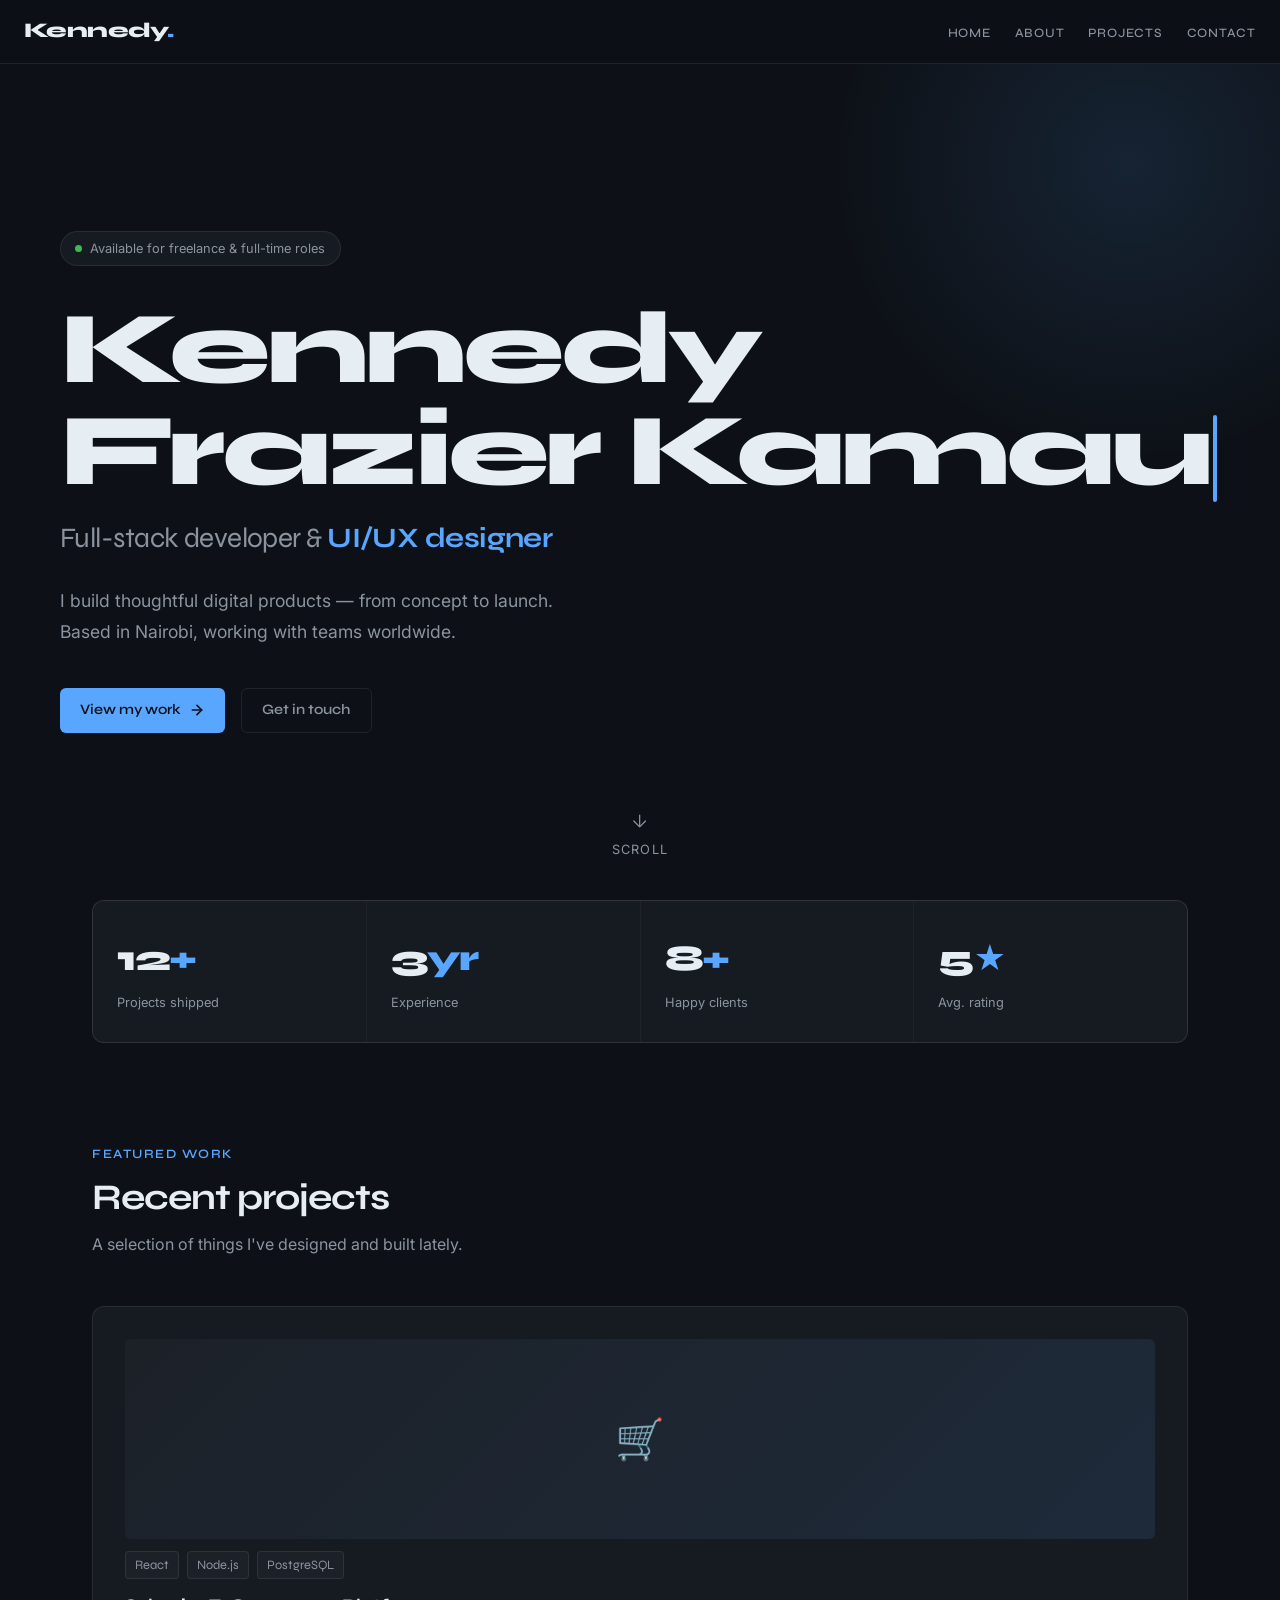
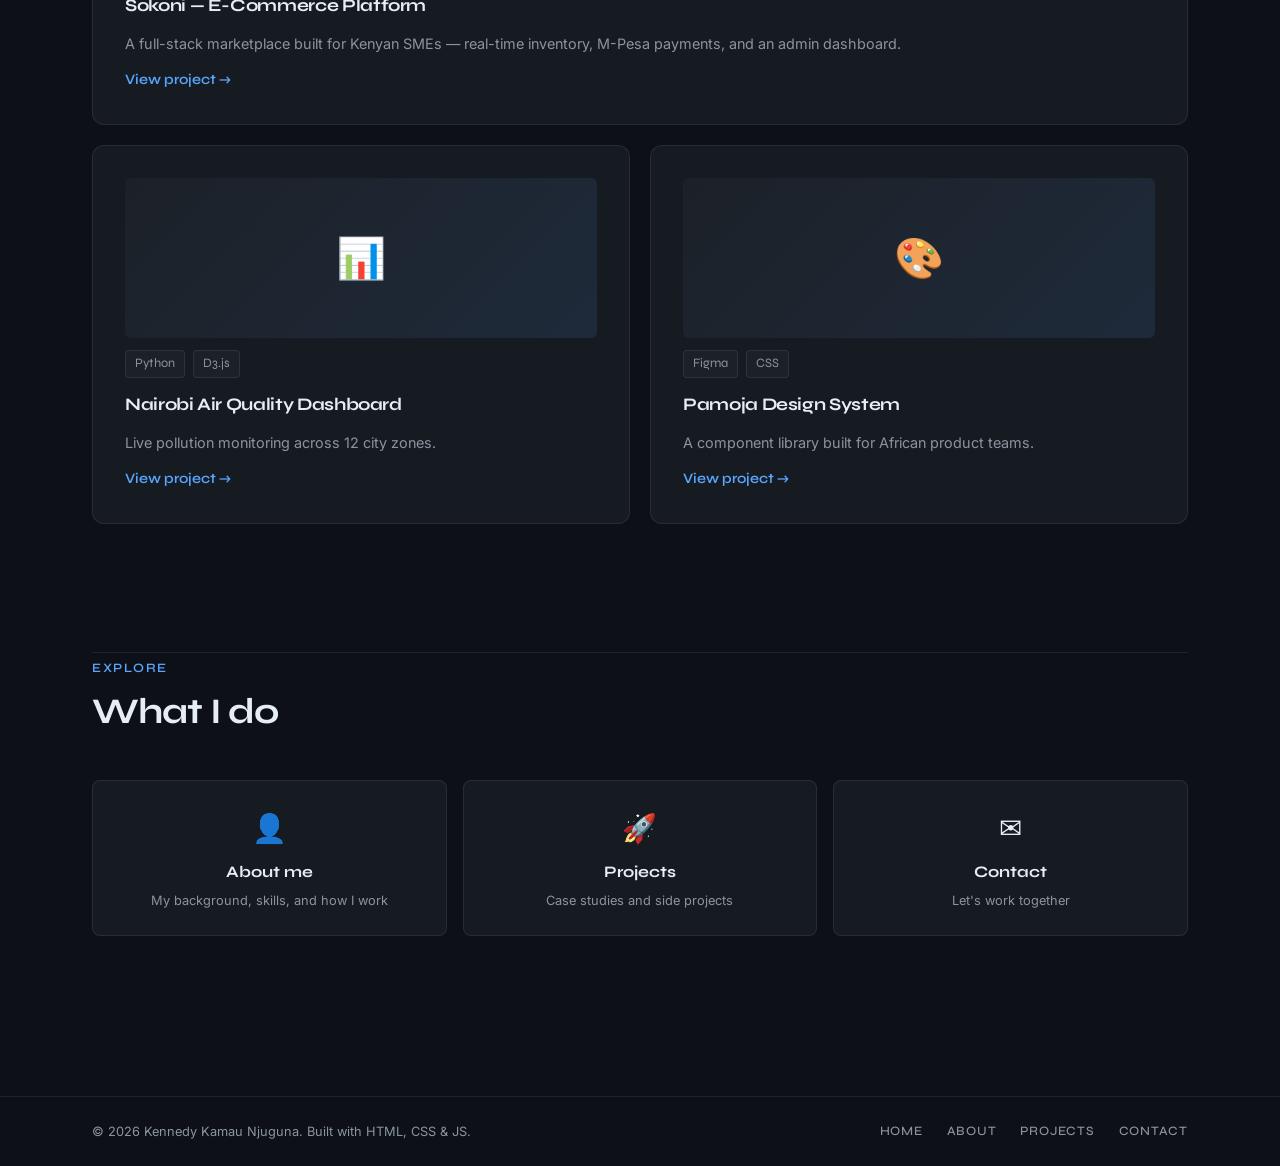
==== index.html @ 3e6a20dd "fix: rename index_home.html to index.html for GitHub pages routing" ====
<!DOCTYPE html>
<html lang="en">
<head>
  <meta charset="UTF-8" />
  <meta name="viewport" content="width=device-width, initial-scale=1.0" />
  <title>Kennedy Frazier Kamau — Developer &amp; Designer</title>
  <link rel="stylesheet" href="styles.css" />
</head>
<body>

  <!-- Navigation -->
  <nav class="nav" aria-label="Main navigation">
    <a href="index.html" class="nav-logo">Kennedy<span>.</span></a>
    <ul class="nav-links" id="nav-links" role="list">
      <li><a href="index.html">Home</a></li>
      <li><a href="index_about.html">About</a></li>
      <li><a href="index_projects.html">Projects</a></li>
      <li><a href="index_contact.html">Contact</a></li>
    </ul>
    <button class="nav-burger" aria-label="Toggle menu" aria-expanded="false" aria-controls="nav-links">
      <span></span><span></span><span></span>
    </button>
  </nav>

  <div class="page">

    <!-- Hero -->
    <section class="hero">
      <div class="container hero-inner">
        <div class="hero-status">
          <span class="dot"></span>
          Available for freelance &amp; full-time roles
        </div>
        <h1 class="hero-name">Kennedy Frazier Kamau<span class="cursor"></span></h1>
        <p class="hero-tagline">Full-stack developer &amp; <strong>UI/UX designer</strong></p>
        <p class="hero-intro">
          I build thoughtful digital products — from concept to launch.
          Based in Nairobi, working with teams worldwide.
        </p>
        <div class="hero-cta">
          <a href="index_projects.html" class="btn btn-primary">
            View my work
            <svg width="16" height="16" viewBox="0 0 24 24" fill="none" stroke="currentColor" stroke-width="2.5" stroke-linecap="round" stroke-linejoin="round" aria-hidden="true"><path d="M5 12h14"/><path d="m12 5 7 7-7 7"/></svg>
          </a>
          <a href="index_contact.html" class="btn btn-outline">Get in touch</a>
        </div>
      </div>
      <div class="hero-scroll" aria-hidden="true">
        <svg viewBox="0 0 24 24" fill="none" stroke-width="1.5" stroke-linecap="round" stroke-linejoin="round">
          <path d="M12 5v14M5 12l7 7 7-7"/>
        </svg>
        Scroll
      </div>
    </section>

    <div class="container">

      <!-- Stats -->
      <div class="stats" role="list">
        <div class="stat reveal" role="listitem">
          <div class="stat-num">12<span>+</span></div>
          <div class="stat-label">Projects shipped</div>
        </div>
        <div class="stat reveal" role="listitem">
          <div class="stat-num">3<span>yr</span></div>
          <div class="stat-label">Experience</div>
        </div>
        <div class="stat reveal" role="listitem">
          <div class="stat-num">8<span>+</span></div>
          <div class="stat-label">Happy clients</div>
        </div>
        <div class="stat reveal" role="listitem">
          <div class="stat-num">5<span>★</span></div>
          <div class="stat-label">Avg. rating</div>
        </div>
      </div>

      <!-- Featured Work -->
      <section class="section" style="padding-top:0" aria-labelledby="work-heading">
        <p class="eyebrow">Featured work</p>
        <h2 class="section-title" id="work-heading">Recent projects</h2>
        <p class="section-sub">A selection of things I've designed and built lately.</p>

        <div class="featured-grid">
          <a class="featured-card wide reveal" href="index_projects.html" aria-label="Sokoni E-Commerce Platform project">
            <div class="fc-img-placeholder" aria-hidden="true">🛒</div>
            <div class="fc-tags">
              <span class="tag">React</span>
              <span class="tag">Node.js</span>
              <span class="tag">PostgreSQL</span>
            </div>
            <div class="fc-title">Sokoni — E-Commerce Platform</div>
            <div class="fc-desc">A full-stack marketplace built for Kenyan SMEs — real-time inventory, M-Pesa payments, and an admin dashboard.</div>
            <div class="fc-arrow">View project →</div>
          </a>
          <a class="featured-card reveal" href="index_projects.html" aria-label="Nairobi Air Quality Dashboard project">
            <div class="fc-img-placeholder" aria-hidden="true">📊</div>
            <div class="fc-tags">
              <span class="tag">Python</span>
              <span class="tag">D3.js</span>
            </div>
            <div class="fc-title">Nairobi Air Quality Dashboard</div>
            <div class="fc-desc">Live pollution monitoring across 12 city zones.</div>
            <div class="fc-arrow">View project →</div>
          </a>
          <a class="featured-card reveal" href="index_projects.html" aria-label="Pamoja Design System project">
            <div class="fc-img-placeholder" aria-hidden="true">🎨</div>
            <div class="fc-tags">
              <span class="tag">Figma</span>
              <span class="tag">CSS</span>
            </div>
            <div class="fc-title">Pamoja Design System</div>
            <div class="fc-desc">A component library built for African product teams.</div>
            <div class="fc-arrow">View project →</div>
          </a>
        </div>
      </section>

      <hr class="divider" />

      <!-- Quick Links -->
      <section class="section" style="padding-top:0; padding-bottom:6rem" aria-labelledby="explore-heading">
        <p class="eyebrow">Explore</p>
        <h2 class="section-title" id="explore-heading">What I do</h2>
        <div class="quick-links">
          <a href="index_about.html" class="ql-card reveal">
            <div class="ql-icon" aria-hidden="true">👤</div>
            <div class="ql-title">About me</div>
            <div class="ql-desc">My background, skills, and how I work</div>
          </a>
          <a href="index_projects.html" class="ql-card reveal">
            <div class="ql-icon" aria-hidden="true">🚀</div>
            <div class="ql-title">Projects</div>
            <div class="ql-desc">Case studies and side projects</div>
          </a>
          <a href="index_contact.html" class="ql-card reveal">
            <div class="ql-icon" aria-hidden="true">✉️</div>
            <div class="ql-title">Contact</div>
            <div class="ql-desc">Let's work together</div>
          </a>
        </div>
      </section>
    </div>

    <footer>
      <div class="container">
        <div class="footer">
          <p class="footer-copy">© 2026 Kennedy Kamau Njuguna. Built with HTML, CSS &amp; JS.</p>
          <nav class="footer-links" aria-label="Footer navigation">
            <a href="index.html">Home</a>
            <a href="index_about.html">About</a>
            <a href="index_projects.html">Projects</a>
            <a href="index_contact.html">Contact</a>
          </nav>
        </div>
      </div>
    </footer>
  </div>

  <script src="nav.js"></script>
</body>
</html>
---- styles.css ----
/* ================================================================
   KENNEDY FRAZIER KAMAU — styles.css
   One stylesheet · Mobile-first · Flexbox nav · CSS Grid · CSS3
   ================================================================ */

/* ── GOOGLE FONTS ─────────────────────────────────────────────── */
@import url('https://fonts.googleapis.com/css2?family=Syne:wght@400;500;600;700;800&family=Inter:wght@300;400;500;600&display=swap');

/* ── DESIGN TOKENS ────────────────────────────────────────────── */
:root {
  /* Colours */
  --bg:           #0d1117;
  --bg-2:         #161b22;
  --bg-3:         #1c2128;
  --border:       rgba(255,255,255,0.08);
  --text:         #e6edf3;
  --text-2:       #8b949e;
  --text-3:       #c9d1d9;
  --accent:       #58a6ff;
  --accent-glow:  rgba(88,166,255,0.12);
  --success:      #3fb950;
  --danger:       #f85149;

  /* Typography */
  --display: 'Syne', system-ui, sans-serif;
  --body:    'Inter', system-ui, sans-serif;

  /* Fluid type scale */
  --text-xs:  clamp(0.72rem,  1.4vw, 0.8rem);
  --text-sm:  clamp(0.82rem,  1.6vw, 0.9rem);
  --text-base:clamp(0.9rem,   1.8vw, 1rem);
  --text-lg:  clamp(1rem,     2vw,   1.1rem);
  --text-xl:  clamp(1.1rem,   2.5vw, 1.3rem);
  --text-2xl: clamp(1.3rem,   3vw,   1.75rem);
  --text-3xl: clamp(1.6rem,   4vw,   2.25rem);
  --text-4xl: clamp(2rem,     5vw,   3rem);
  --text-hero:clamp(3rem,     8vw,   6.5rem);

  /* Spacing */
  --space-1: 0.25rem;
  --space-2: 0.5rem;
  --space-3: 0.75rem;
  --space-4: 1rem;
  --space-5: 1.25rem;
  --space-6: 1.5rem;
  --space-8: 2rem;
  --space-10: 2.5rem;
  --space-12: 3rem;
  --space-16: 4rem;
  --space-24: 6rem;

  /* Layout */
  --max-w:   1160px;
  --nav-h:   64px;
  --radius:  8px;
  --radius-lg: 12px;

  /* Motion */
  --ease:    cubic-bezier(0.22, 1, 0.36, 1);
  --dur:     0.25s;
}

/* ── RESET ────────────────────────────────────────────────────── */
*, *::before, *::after { box-sizing: border-box; margin: 0; padding: 0; }
html { scroll-behavior: smooth; -webkit-text-size-adjust: 100%; }
body {
  font-family: var(--body);
  font-size: var(--text-base);
  background: var(--bg);
  color: var(--text);
  line-height: 1.65;
  overflow-x: hidden;
  -webkit-font-smoothing: antialiased;
}
img, svg { display: block; max-width: 100%; }
a { color: inherit; text-decoration: none; }
ul { list-style: none; }
button { cursor: pointer; background: none; border: none; font: inherit; color: inherit; }
:focus-visible { outline: 2px solid var(--accent); outline-offset: 3px; }

@media (prefers-reduced-motion: reduce) {
  *, *::before, *::after { animation-duration: 0.01ms !important; transition-duration: 0.01ms !important; }
}

/* ── LAYOUT UTILITIES ─────────────────────────────────────────── */
.container {
  max-width: var(--max-w);
  margin: 0 auto;
  padding: 0 var(--space-6);
}
@media (min-width: 768px) { .container { padding: 0 var(--space-8); } }

.page { padding-top: var(--nav-h); }

.section { padding: var(--space-16) 0; }

.divider {
  border: none;
  border-top: 1px solid var(--border);
  margin: var(--space-16) 0 0;
}

/* ── TYPOGRAPHY ───────────────────────────────────────────────── */
.eyebrow {
  display: inline-block;
  font-family: var(--display);
  font-size: var(--text-xs);
  font-weight: 600;
  letter-spacing: 0.12em;
  text-transform: uppercase;
  color: var(--accent);
  margin-bottom: var(--space-3);
}
.section-title {
  font-family: var(--display);
  font-size: var(--text-3xl);
  font-weight: 700;
  letter-spacing: -0.03em;
  line-height: 1.15;
  margin-bottom: var(--space-3);
}
.section-sub {
  font-size: var(--text-base);
  color: var(--text-2);
  max-width: 52ch;
  line-height: 1.75;
}

/* ── BUTTONS ──────────────────────────────────────────────────── */
.btn {
  display: inline-flex;
  align-items: center;
  gap: var(--space-2);
  padding: 0.65em 1.4em;
  font-family: var(--display);
  font-size: var(--text-sm);
  font-weight: 600;
  border-radius: 6px;
  transition: background var(--dur) var(--ease),
              color var(--dur) var(--ease),
              border-color var(--dur) var(--ease),
              transform var(--dur) var(--ease),
              box-shadow var(--dur) var(--ease);
  white-space: nowrap;
}
.btn:active { transform: translateY(1px); }

.btn-primary, .btn--primary {
  background: var(--accent);
  color: #0d1117;
}
.btn-primary:hover, .btn--primary:hover {
  background: #79baff;
  box-shadow: 0 0 20px var(--accent-glow);
}

.btn-outline, .btn--ghost {
  border: 1px solid var(--border);
  color: var(--text-2);
  background: transparent;
}
.btn-outline:hover, .btn--ghost:hover {
  border-color: var(--accent);
  color: var(--accent);
}

.btn--sm { padding: 0.45em 1em; font-size: var(--text-xs); }

/* Tag chips */
.tag {
  display: inline-flex;
  align-items: center;
  padding: 0.2em 0.7em;
  background: var(--bg-3);
  border: 1px solid var(--border);
  border-radius: 4px;
  font-size: var(--text-xs);
  font-family: var(--display);
  color: var(--text-2);
}

/* ================================================================
   NAVIGATION — Flexbox, shared across all pages
   ================================================================ */
.nav {
  position: fixed;
  top: 0; left: 0; right: 0;
  z-index: 200;
  height: var(--nav-h);

  /* Flexbox: logo | spacer | links | burger */
  display: flex;
  align-items: center;
  justify-content: space-between;
  padding: 0 var(--space-6);

  background: rgba(13, 17, 23, 0.88);
  backdrop-filter: blur(14px);
  -webkit-backdrop-filter: blur(14px);
  border-bottom: 1px solid var(--border);
}

/* Logo */
.nav-logo, .nav__logo {
  font-family: var(--display);
  font-size: var(--text-xl);
  font-weight: 800;
  color: var(--text);
  letter-spacing: -0.03em;
  z-index: 201;
  flex-shrink: 0;
}
.nav-logo span, .nav__logo span { color: var(--accent); }

/* Desktop link list — hidden until ≥768px */
.nav-links, .nav__links {
  display: none;
  flex-direction: row;
  align-items: center;
  gap: var(--space-6);
}

@media (min-width: 768px) {
  .nav-links, .nav__links {
    display: flex;
    position: static;
    background: none;
    padding: 0;
    border: none;
  }
}

.nav-links li, .nav__links li { list-style: none; }

.nav-links a, .nav__link {
  font-family: var(--display);
  font-size: var(--text-xs);
  font-weight: 500;
  letter-spacing: 0.06em;
  text-transform: uppercase;
  color: var(--text-2);
  padding: 0.25em 0;
  border-bottom: 2px solid transparent;
  transition: color var(--dur), border-color var(--dur);
}
.nav-links a:hover,
.nav__link:hover,
.nav__link--active {
  color: var(--text);
  border-color: var(--accent);
}

/* Hamburger button */
.nav-burger, .nav__toggle {
  display: flex;
  flex-direction: column;
  justify-content: center;
  gap: 5px;
  padding: 4px;
  width: 36px;
  height: 36px;
  z-index: 201;
  font-size: 1.5rem;
  color: var(--text);
}
.nav-burger span {
  display: block;
  width: 22px;
  height: 1.5px;
  background: var(--text);
  border-radius: 2px;
  transition: transform var(--dur) var(--ease), opacity var(--dur);
}

/* Open state */
.nav-burger[aria-expanded="true"] span:nth-child(1) { transform: translateY(6.5px) rotate(45deg); }
.nav-burger[aria-expanded="true"] span:nth-child(2) { opacity: 0; }
.nav-burger[aria-expanded="true"] span:nth-child(3) { transform: translateY(-6.5px) rotate(-45deg); }

@media (min-width: 768px) {
  .nav-burger, .nav__toggle { display: none; }
}

/* Mobile overlay */
.nav-links.open {
  display: flex;
  flex-direction: column;
  position: fixed;
  inset: 0;
  background: var(--bg);
  align-items: center;
  justify-content: center;
  gap: var(--space-10);
  z-index: 200;
}
.nav-links.open a {
  font-size: var(--text-2xl);
  text-transform: none;
  letter-spacing: -0.02em;
  font-weight: 700;
  border: none;
}

/* ================================================================
   PAGE HERO (inner pages: About, Projects, Contact)
   ================================================================ */
.page-hero {
  padding: var(--space-16) 0 var(--space-12);
  border-bottom: 1px solid var(--border);
  margin-bottom: var(--space-16);
}
.page-hero h1 {
  font-family: var(--display);
  font-size: var(--text-4xl);
  font-weight: 800;
  letter-spacing: -0.04em;
  line-height: 1.1;
  margin: var(--space-3) 0 var(--space-4);
}
.page-hero p {
  font-size: var(--text-lg);
  color: var(--text-2);
  max-width: 50ch;
  line-height: 1.75;
}

/* ================================================================
   FOOTER — shared
   ================================================================ */
footer { border-top: 1px solid var(--border); margin-top: var(--space-16); }
.footer {
  display: flex;
  flex-wrap: wrap;
  align-items: center;
  justify-content: space-between;
  gap: var(--space-4);
  padding: var(--space-6) 0;
}
.footer-copy { font-size: var(--text-xs); color: var(--text-2); }
.footer-links {
  display: flex;
  gap: var(--space-6);
}
.footer-links a {
  font-size: var(--text-xs);
  font-family: var(--display);
  font-weight: 500;
  letter-spacing: 0.06em;
  text-transform: uppercase;
  color: var(--text-2);
  transition: color var(--dur);
}
.footer-links a:hover { color: var(--text); }

/* ================================================================
   HOME — Hero
   ================================================================ */
.hero {
  min-height: calc(100svh - var(--nav-h));
  display: flex;
  align-items: center;
  position: relative;
  overflow: hidden;
}
.hero::before {
  content: '';
  position: absolute;
  top: -200px; right: -150px;
  width: 600px; height: 600px;
  background: radial-gradient(circle, var(--accent-glow) 0%, transparent 70%);
  pointer-events: none;
}
.hero-inner {
  position: relative;
  z-index: 1;
  padding: var(--space-24) 0;
}
.hero-status {
  display: inline-flex;
  align-items: center;
  gap: var(--space-2);
  padding: 0.35rem 0.9rem;
  background: var(--bg-2);
  border: 1px solid var(--border);
  border-radius: 100px;
  font-size: var(--text-xs);
  color: var(--text-2);
  margin-bottom: var(--space-8);
}
.hero-status .dot {
  width: 7px; height: 7px;
  background: var(--success);
  border-radius: 50%;
  animation: pulse 2.5s ease-in-out infinite;
}
@keyframes pulse { 0%,100%{opacity:1} 50%{opacity:0.4} }

.hero-name {
  font-family: var(--display);
  font-size: var(--text-hero);
  font-weight: 800;
  letter-spacing: -0.04em;
  line-height: 1;
  margin-bottom: var(--space-3);
}
.hero-name .cursor {
  display: inline-block;
  width: 4px; height: 0.85em;
  background: var(--accent);
  margin-left: 4px;
  vertical-align: middle;
  border-radius: 2px;
  animation: blink 1.1s step-end infinite;
}
@keyframes blink { 0%,100%{opacity:1} 50%{opacity:0} }

.hero-tagline {
  font-family: var(--display);
  font-size: var(--text-2xl);
  font-weight: 300;
  color: var(--text-2);
  letter-spacing: -0.02em;
  margin-bottom: var(--space-6);
}
.hero-tagline strong { color: var(--accent); font-weight: 700; }

.hero-intro {
  font-size: var(--text-lg);
  color: var(--text-2);
  max-width: 48ch;
  line-height: 1.8;
  margin-bottom: var(--space-10);
}
.hero-cta {
  display: flex;
  gap: var(--space-4);
  flex-wrap: wrap;
}
.hero-scroll {
  position: absolute;
  bottom: var(--space-10);
  left: 50%;
  transform: translateX(-50%);
  display: flex;
  flex-direction: column;
  align-items: center;
  gap: var(--space-2);
  color: var(--text-2);
  font-size: var(--text-xs);
  letter-spacing: 0.1em;
  text-transform: uppercase;
  animation: float 2s ease-in-out infinite;
}
.hero-scroll svg { width: 20px; height: 20px; stroke: var(--text-2); }
@keyframes float { 0%,100%{transform:translateX(-50%) translateY(0)} 50%{transform:translateX(-50%) translateY(6px)} }

/* ── HOME Stats ────────────────────────────────────────────────── */
.stats {
  display: grid;
  grid-template-columns: repeat(2, 1fr);
  gap: 1px;
  background: var(--border);
  border: 1px solid var(--border);
  border-radius: var(--radius-lg);
  overflow: hidden;
  margin-bottom: var(--space-24);
}
@media (min-width: 600px) { .stats { grid-template-columns: repeat(4, 1fr); } }

.stat { background: var(--bg-2); padding: 1.75rem 1.5rem; }
.stat-num {
  font-family: var(--display);
  font-size: var(--text-3xl);
  font-weight: 800;
  letter-spacing: -0.04em;
}
.stat-num span { color: var(--accent); }
.stat-label { font-size: var(--text-xs); color: var(--text-2); margin-top: var(--space-1); }

/* ── HOME Featured grid (CSS Grid) ────────────────────────────── */
.featured-grid {
  display: grid;
  grid-template-columns: 1fr;
  gap: var(--space-5);
  margin-top: var(--space-12);
}
@media (min-width: 640px) {
  .featured-grid { grid-template-columns: 1fr 1fr; }
  .featured-card.wide { grid-column: 1 / -1; }
}

.featured-card {
  background: var(--bg-2);
  border: 1px solid var(--border);
  border-radius: var(--radius-lg);
  padding: var(--space-8);
  transition: border-color var(--dur), transform var(--dur) var(--ease);
  display: flex;
  flex-direction: column;
  gap: var(--space-3);
  color: var(--text);
}
.featured-card:hover {
  border-color: var(--accent);
  transform: translateY(-3px);
}
.fc-img-placeholder {
  width: 100%; height: 160px;
  border-radius: 6px;
  background: linear-gradient(135deg, var(--bg-3) 0%, #1e2a3a 100%);
  display: flex; align-items: center; justify-content: center;
  font-size: 2.5rem;
}
.featured-card.wide .fc-img-placeholder { height: 200px; }
.fc-tags { display: flex; gap: var(--space-2); flex-wrap: wrap; }
.fc-title { font-family: var(--display); font-size: var(--text-lg); font-weight: 700; letter-spacing: -0.02em; }
.fc-desc { font-size: var(--text-sm); color: var(--text-2); line-height: 1.65; }
.fc-arrow { align-self: flex-start; margin-top: auto; font-size: var(--text-sm); color: var(--accent); font-family: var(--display); font-weight: 600; }

/* ── HOME Quick links ──────────────────────────────────────────── */
.quick-links {
  display: grid;
  grid-template-columns: 1fr;
  gap: var(--space-4);
  margin-top: var(--space-12);
}
@media (min-width: 500px) { .quick-links { grid-template-columns: repeat(3, 1fr); } }

.ql-card {
  background: var(--bg-2);
  border: 1px solid var(--border);
  border-radius: var(--radius);
  padding: var(--space-6);
  text-align: center;
  transition: border-color var(--dur), background var(--dur), transform var(--dur) var(--ease);
  color: var(--text);
}
.ql-card:hover { border-color: var(--accent); background: var(--bg-3); transform: translateY(-2px); }
.ql-icon { font-size: 1.75rem; margin-bottom: var(--space-2); }
.ql-title { font-family: var(--display); font-weight: 700; font-size: var(--text-base); margin-bottom: var(--space-1); }
.ql-desc { font-size: var(--text-xs); color: var(--text-2); }

/* ================================================================
   ABOUT PAGE
   ================================================================ */
.about-grid {
  display: grid;
  grid-template-columns: 1fr;
  gap: var(--space-16);
  align-items: start;
}
@media (min-width: 900px) {
  .about-grid { grid-template-columns: 1fr 320px; }
}

.about-text p {
  font-size: var(--text-lg);
  color: var(--text-3);
  line-height: 1.85;
  margin-bottom: var(--space-5);
}
.about-text p:last-child { margin-bottom: 0; }
.about-text strong { color: var(--text); }

/* Profile card */
.profile-card {
  background: var(--bg-2);
  border: 1px solid var(--border);
  border-radius: var(--radius-lg);
  overflow: hidden;
}
@media (min-width: 900px) {
  .profile-card { position: sticky; top: calc(var(--nav-h) + var(--space-8)); }
}
.profile-img {
  width: 100%; height: 220px;
  background: linear-gradient(135deg, #1e2a3a 0%, #2a1e3a 100%);
  display: flex; align-items: center; justify-content: center;
  font-size: 5rem;
}
.profile-info { padding: var(--space-6); }
.profile-name { font-family: var(--display); font-size: var(--text-lg); font-weight: 700; letter-spacing: -0.02em; margin-bottom: var(--space-1); }
.profile-role { font-size: var(--text-sm); color: var(--text-2); margin-bottom: var(--space-5); }
.profile-meta { display: flex; flex-direction: column; gap: var(--space-3); border-top: 1px solid var(--border); padding-top: var(--space-5); }
.pm-row { display: flex; align-items: center; gap: var(--space-3); font-size: var(--text-sm); color: var(--text-2); }
.pm-row span:first-child { width: 20px; text-align: center; flex-shrink: 0; }

/* Skills grid */
.skills-grid {
  display: grid;
  grid-template-columns: repeat(auto-fit, minmax(240px, 1fr));
  gap: var(--space-5);
  margin-top: var(--space-10);
}
.skill-group {
  background: var(--bg-2);
  border: 1px solid var(--border);
  border-radius: var(--radius);
  padding: var(--space-6);
}
.sg-title {
  font-family: var(--display);
  font-size: var(--text-xs);
  font-weight: 700;
  letter-spacing: 0.1em;
  text-transform: uppercase;
  color: var(--accent);
  margin-bottom: var(--space-4);
}
.sg-skills { display: flex; flex-wrap: wrap; gap: var(--space-2); }
.skill-pill {
  display: inline-flex;
  padding: 0.3rem 0.75rem;
  background: var(--bg-3);
  border: 1px solid var(--border);
  border-radius: 5px;
  font-size: var(--text-xs);
  font-family: var(--display);
  color: var(--text-3);
}

/* Skill bars */
.skill-bars { margin-top: var(--space-10); display: flex; flex-direction: column; gap: var(--space-5); }
.sb-row { display: flex; flex-direction: column; gap: var(--space-2); }
.sb-meta { display: flex; justify-content: space-between; font-size: var(--text-sm); color: var(--text-2); }
.sb-track { height: 5px; background: var(--bg-3); border-radius: 100px; overflow: hidden; }
.sb-fill {
  height: 100%; width: 100%;
  background: linear-gradient(90deg, var(--accent), #818cf8);
  border-radius: 100px;
  transform: scaleX(0);
  transform-origin: left;
  transition: transform 1s cubic-bezier(0.4,0,0.2,1);
}
.sb-fill.animate { transform: scaleX(var(--w, 1)); }

/* Timeline */
.timeline { margin-top: var(--space-10); position: relative; padding-left: var(--space-8); }
.timeline::before {
  content: '';
  position: absolute;
  left: 5px; top: 8px; bottom: 8px;
  width: 1px;
  background: var(--border);
}
.tl-item { position: relative; margin-bottom: var(--space-10); }
.tl-item:last-child { margin-bottom: 0; }
.tl-dot {
  position: absolute;
  left: -1.65rem; top: 6px;
  width: 11px; height: 11px;
  background: var(--accent);
  border-radius: 50%;
  border: 2px solid var(--bg);
  box-shadow: 0 0 0 3px var(--accent-glow);
}
.tl-date { font-size: var(--text-xs); font-family: var(--display); font-weight: 700; color: var(--accent); letter-spacing: 0.05em; text-transform: uppercase; margin-bottom: var(--space-1); }
.tl-title { font-family: var(--display); font-weight: 700; font-size: var(--text-lg); margin-bottom: var(--space-1); }
.tl-org { font-size: var(--text-sm); color: var(--text-2); margin-bottom: var(--space-2); }
.tl-desc { font-size: var(--text-sm); color: var(--text-2); line-height: 1.65; }

/* ================================================================
   PROJECTS PAGE — CSS Grid gallery
   ================================================================ */
.page-header {
  background: var(--bg-2);
  border-bottom: 1px solid var(--border);
  padding: var(--space-24) var(--space-6) var(--space-16);
  text-align: center;
}
.page-header__eyebrow {
  display: inline-block;
  font-family: var(--display);
  font-size: var(--text-xs);
  font-weight: 700;
  letter-spacing: 0.12em;
  text-transform: uppercase;
  color: var(--accent);
  margin-bottom: var(--space-3);
}
.page-header__title {
  font-family: var(--display);
  font-size: var(--text-4xl);
  font-weight: 800;
  letter-spacing: -0.04em;
  color: var(--text);
}

/* Grid */
.projects-grid {
  display: grid;
  grid-template-columns: 1fr;
  gap: var(--space-6);
  padding: var(--space-16) 0;
}
@media (min-width: 600px) {
  .projects-grid { grid-template-columns: repeat(2, 1fr); }
}
@media (min-width: 1000px) {
  .projects-grid { grid-template-columns: repeat(2, 1fr); gap: var(--space-8); }
}

.project-card {
  background: var(--bg-2);
  border: 1px solid var(--border);
  border-radius: var(--radius-lg);
  overflow: hidden;
  display: flex;
  flex-direction: column;
  transition: border-color var(--dur), transform var(--dur) var(--ease);
}
.project-card:hover { border-color: var(--accent); transform: translateY(-4px); }

.project-card__img-wrap {
  position: relative;
  height: 200px;
  background: var(--bg-3);
  overflow: hidden;
}
.project-card__img-wrap img {
  width: 100%; height: 100%;
  object-fit: cover;
}
.project-card__img-placeholder {
  width: 100%; height: 100%;
  display: none;
  align-items: center;
  justify-content: center;
  font-size: 3rem;
  background: linear-gradient(135deg, var(--bg-3) 0%, #1e2a3a 100%);
}

.project-card__body {
  padding: var(--space-6);
  display: flex;
  flex-direction: column;
  gap: var(--space-3);
  flex: 1;
}
.project-card__tags { display: flex; gap: var(--space-2); flex-wrap: wrap; }
.project-card__title {
  font-family: var(--display);
  font-size: var(--text-xl);
  font-weight: 700;
  letter-spacing: -0.02em;
  color: var(--text);
}
.project-card__desc { font-size: var(--text-sm); color: var(--text-2); line-height: 1.65; flex: 1; }
.project-card__links { display: flex; gap: var(--space-3); margin-top: var(--space-2); }

.projects-cta {
  text-align: center;
  padding: var(--space-16) 0;
  border-top: 1px solid var(--border);
}
.projects-cta p {
  font-family: var(--display);
  font-size: var(--text-lg);
  color: var(--text-2);
  margin-bottom: var(--space-5);
}

/* ================================================================
   CONTACT PAGE
   ================================================================ */
.contact-grid {
  display: grid;
  grid-template-columns: 1fr;
  gap: var(--space-12);
  align-items: start;
}
@media (min-width: 900px) {
  .contact-grid { grid-template-columns: 1fr 380px; }
}

/* Form */
.form-group {
  display: flex;
  flex-direction: column;
  gap: var(--space-2);
  margin-bottom: var(--space-6);
}
.form-group:last-of-type { margin-bottom: 0; }

label {
  font-family: var(--display);
  font-size: var(--text-xs);
  font-weight: 600;
  color: var(--text-2);
  letter-spacing: 0.06em;
  text-transform: uppercase;
}
label .req { color: var(--accent); margin-left: 2px; }

input[type="text"],
input[type="email"],
select,
textarea {
  background: var(--bg-2);
  border: 1px solid var(--border);
  border-radius: 7px;
  color: var(--text);
  font-family: var(--body);
  font-size: var(--text-base);
  padding: 0.75rem 1rem;
  width: 100%;
  outline: none;
  transition: border-color var(--dur), box-shadow var(--dur);
  -webkit-appearance: none; appearance: none;
}
input:focus, select:focus, textarea:focus {
  border-color: var(--accent);
  box-shadow: 0 0 0 3px var(--accent-glow);
}
input::placeholder, textarea::placeholder { color: var(--text-2); opacity: 0.6; }
textarea { resize: vertical; min-height: 130px; }
select {
  cursor: pointer;
  background-image: url("data:image/svg+xml,%3Csvg xmlns='http://www.w3.org/2000/svg' width='12' height='12' viewBox='0 0 24 24' fill='none' stroke='%238b949e' stroke-width='2' stroke-linecap='round' stroke-linejoin='round'%3E%3Cpath d='m6 9 6 6 6-6'/%3E%3C/svg%3E");
  background-repeat: no-repeat;
  background-position: right 1rem center;
  padding-right: 2.5rem;
}
select option { background: var(--bg-2); color: var(--text); }

.form-row { display: grid; grid-template-columns: 1fr 1fr; gap: var(--space-4); }
@media (max-width: 480px) { .form-row { grid-template-columns: 1fr; } }

.submit-row {
  display: flex;
  align-items: center;
  gap: var(--space-4);
  margin-top: var(--space-8);
  flex-wrap: wrap;
}
.submit-row p { font-size: var(--text-xs); color: var(--text-2); }

/* Success */
.form-success {
  display: none;
  background: rgba(63,185,80,0.08);
  border: 1px solid rgba(63,185,80,0.25);
  border-radius: var(--radius-lg);
  padding: var(--space-8);
  text-align: center;
}
.form-success.visible { display: block; }
.form-success .tick { font-size: 2.5rem; margin-bottom: var(--space-3); }
.form-success h3 { font-family: var(--display); font-weight: 700; margin-bottom: var(--space-2); }
.form-success p { font-size: var(--text-sm); color: var(--text-2); }

/* Sidebar cards */
.contact-sidebar { display: flex; flex-direction: column; gap: var(--space-5); }

.info-card {
  background: var(--bg-2);
  border: 1px solid var(--border);
  border-radius: var(--radius-lg);
  padding: var(--space-6);
}
.info-card h3 {
  font-family: var(--display);
  font-size: var(--text-xs);
  font-weight: 700;
  text-transform: uppercase;
  letter-spacing: 0.1em;
  color: var(--text-2);
  margin-bottom: var(--space-4);
}

/* Clock */
#live-clock {
  font-family: var(--display);
  font-size: var(--text-3xl);
  font-weight: 800;
  letter-spacing: -0.04em;
  color: var(--accent);
  margin-bottom: var(--space-1);
}
.clock-zone { font-size: var(--text-xs); color: var(--text-2); }

/* Location rows */
.loc-row { display: flex; align-items: flex-start; gap: var(--space-3); margin-bottom: var(--space-4); }
.loc-row:last-child { margin-bottom: 0; }
.loc-icon {
  width: 32px; height: 32px;
  background: var(--bg-3);
  border-radius: 7px;
  display: flex; align-items: center; justify-content: center;
  font-size: 1rem; flex-shrink: 0;
}
.loc-label { font-size: var(--text-xs); color: var(--text-2); margin-bottom: 2px; }
.loc-value { font-size: var(--text-sm); font-family: var(--display); font-weight: 600; }

/* Availability */
.avail-row { display: flex; align-items: center; justify-content: space-between; margin-bottom: var(--space-3); }
.avail-row:last-child { margin-bottom: 0; }
.avail-label { font-size: var(--text-sm); color: var(--text-2); }
.avail-val { font-size: var(--text-xs); font-family: var(--display); font-weight: 700; color: var(--success); }
.avail-val.limited { color: #d29922; }

/* Social links */
.social-links { display: flex; flex-direction: column; gap: var(--space-2); }
.social-link {
  display: flex;
  align-items: center;
  gap: var(--space-3);
  padding: 0.65rem 0.9rem;
  background: var(--bg-3);
  border: 1px solid var(--border);
  border-radius: var(--radius);
  font-size: var(--text-sm);
  font-family: var(--display);
  font-weight: 600;
  transition: border-color var(--dur), color var(--dur), transform var(--dur) var(--ease);
}
.social-link:hover { border-color: var(--accent); color: var(--accent); transform: translateX(3px); }
.sl-icon { width: 20px; text-align: center; font-size: 1rem; flex-shrink: 0; }
.sl-handle { color: var(--text-2); font-weight: 400; font-size: var(--text-xs); margin-left: auto; }

/* ================================================================
   SCROLL REVEAL
   ================================================================ */
@media (prefers-reduced-motion: no-preference) {
  .reveal {
    opacity: 0;
    transform: translateY(20px);
    transition: opacity 0.55s var(--ease), transform 0.55s var(--ease);
  }
  .reveal.visible { opacity: 1; transform: none; }
}
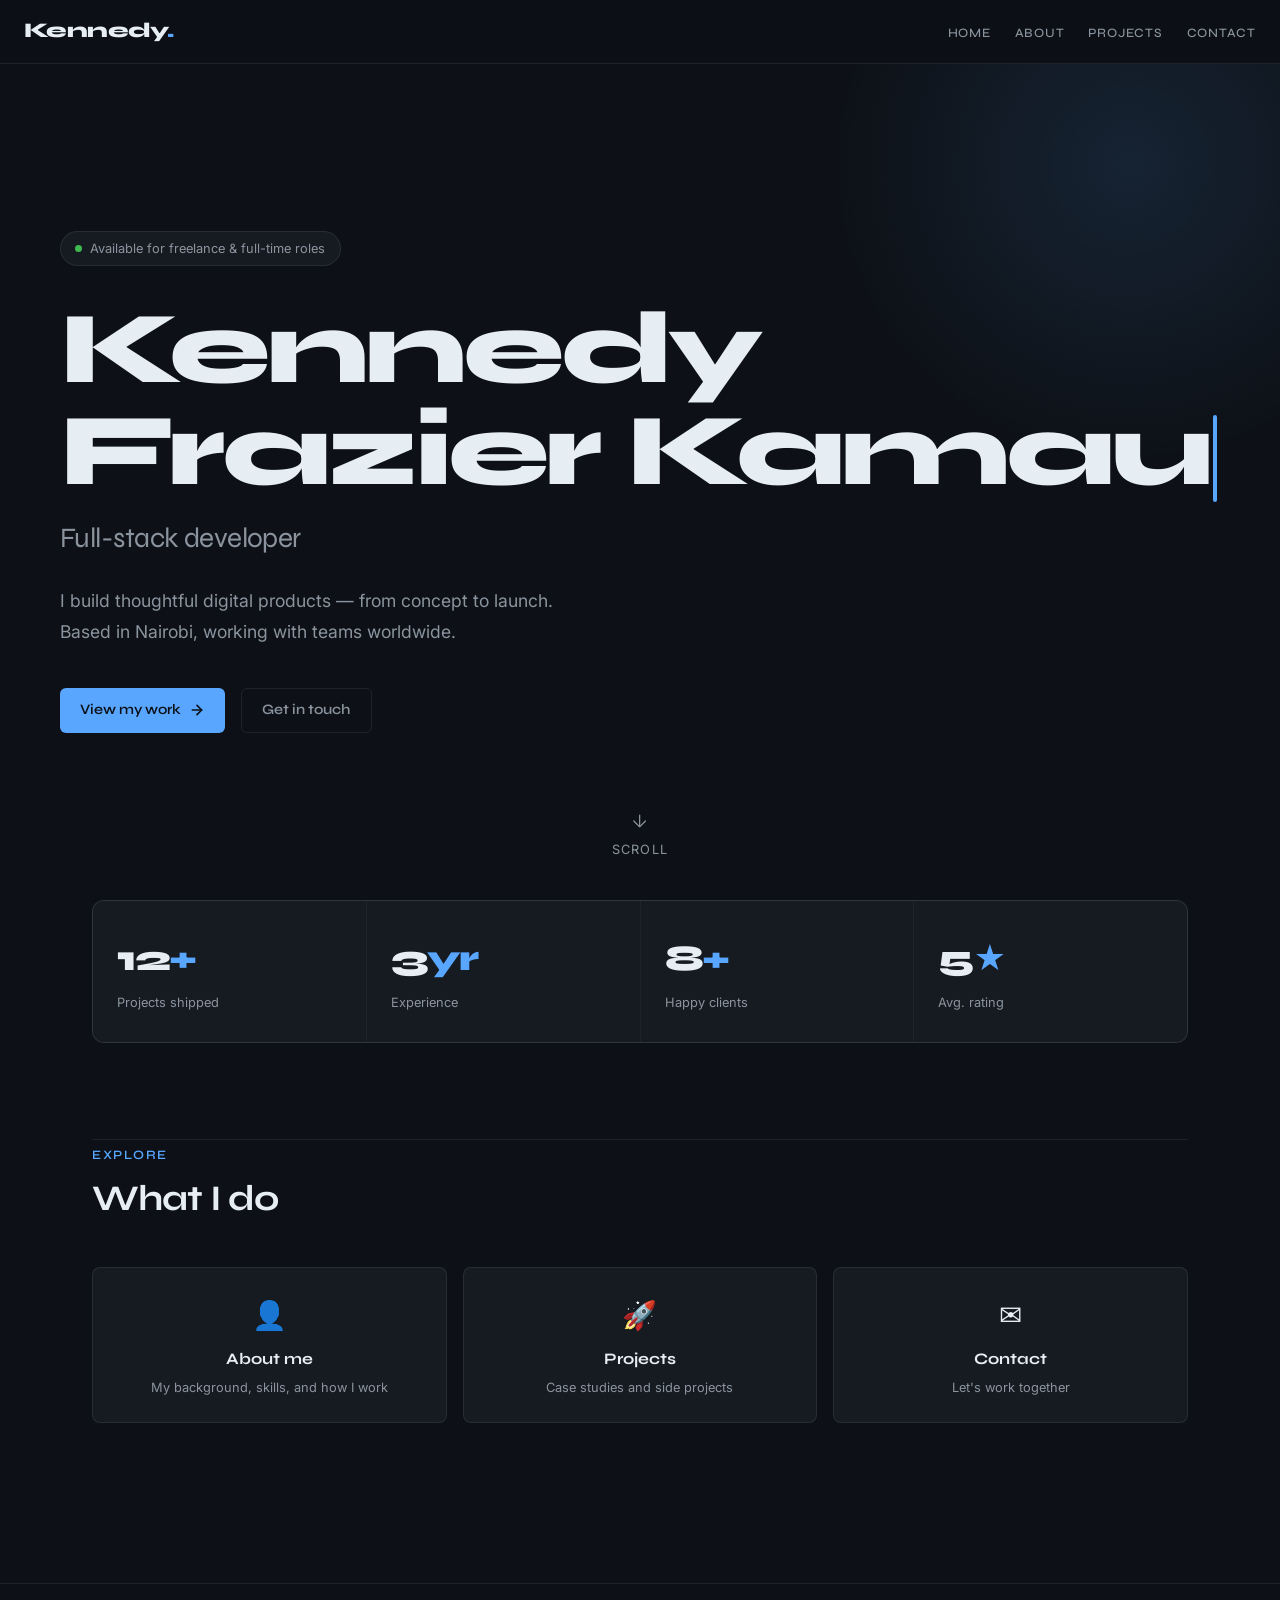
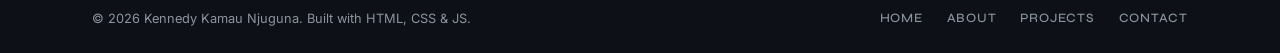
==== commit 55b3b82e: "Remove UI/UX designer references and recent projects section" ====
--- a/index.html
+++ b/index.html
@@ -1,10 +1,9 @@
-
 <!DOCTYPE html>
 <html lang="en">
 <head>
   <meta charset="UTF-8" />
   <meta name="viewport" content="width=device-width, initial-scale=1.0" />
-  <title>Kennedy Frazier Kamau — Developer &amp; Designer</title>
+  <title>Kennedy Frazier Kamau — Full-stack Developer</title>
   <link rel="stylesheet" href="styles.css" />
 </head>
 <body>
@@ -33,7 +32,7 @@
           Available for freelance &amp; full-time roles
         </div>
         <h1 class="hero-name">Kennedy Frazier Kamau<span class="cursor"></span></h1>
-        <p class="hero-tagline">Full-stack developer &amp; <strong>UI/UX designer</strong></p>
+        <p class="hero-tagline">Full-stack developer</p>
         <p class="hero-intro">
           I build thoughtful digital products — from concept to launch.
           Based in Nairobi, working with teams worldwide.
@@ -75,47 +74,6 @@
           <div class="stat-label">Avg. rating</div>
         </div>
       </div>
-
-      <!-- Featured Work -->
-      <section class="section" style="padding-top:0" aria-labelledby="work-heading">
-        <p class="eyebrow">Featured work</p>
-        <h2 class="section-title" id="work-heading">Recent projects</h2>
-        <p class="section-sub">A selection of things I've designed and built lately.</p>
-
-        <div class="featured-grid">
-          <a class="featured-card wide reveal" href="index_projects.html" aria-label="Sokoni E-Commerce Platform project">
-            <div class="fc-img-placeholder" aria-hidden="true">🛒</div>
-            <div class="fc-tags">
-              <span class="tag">React</span>
-              <span class="tag">Node.js</span>
-              <span class="tag">PostgreSQL</span>
-            </div>
-            <div class="fc-title">Sokoni — E-Commerce Platform</div>
-            <div class="fc-desc">A full-stack marketplace built for Kenyan SMEs — real-time inventory, M-Pesa payments, and an admin dashboard.</div>
-            <div class="fc-arrow">View project →</div>
-          </a>
-          <a class="featured-card reveal" href="index_projects.html" aria-label="Nairobi Air Quality Dashboard project">
-            <div class="fc-img-placeholder" aria-hidden="true">📊</div>
-            <div class="fc-tags">
-              <span class="tag">Python</span>
-              <span class="tag">D3.js</span>
-            </div>
-            <div class="fc-title">Nairobi Air Quality Dashboard</div>
-            <div class="fc-desc">Live pollution monitoring across 12 city zones.</div>
-            <div class="fc-arrow">View project →</div>
-          </a>
-          <a class="featured-card reveal" href="index_projects.html" aria-label="Pamoja Design System project">
-            <div class="fc-img-placeholder" aria-hidden="true">🎨</div>
-            <div class="fc-tags">
-              <span class="tag">Figma</span>
-              <span class="tag">CSS</span>
-            </div>
-            <div class="fc-title">Pamoja Design System</div>
-            <div class="fc-desc">A component library built for African product teams.</div>
-            <div class="fc-arrow">View project →</div>
-          </a>
-        </div>
-      </section>
 
       <hr class="divider" />
 
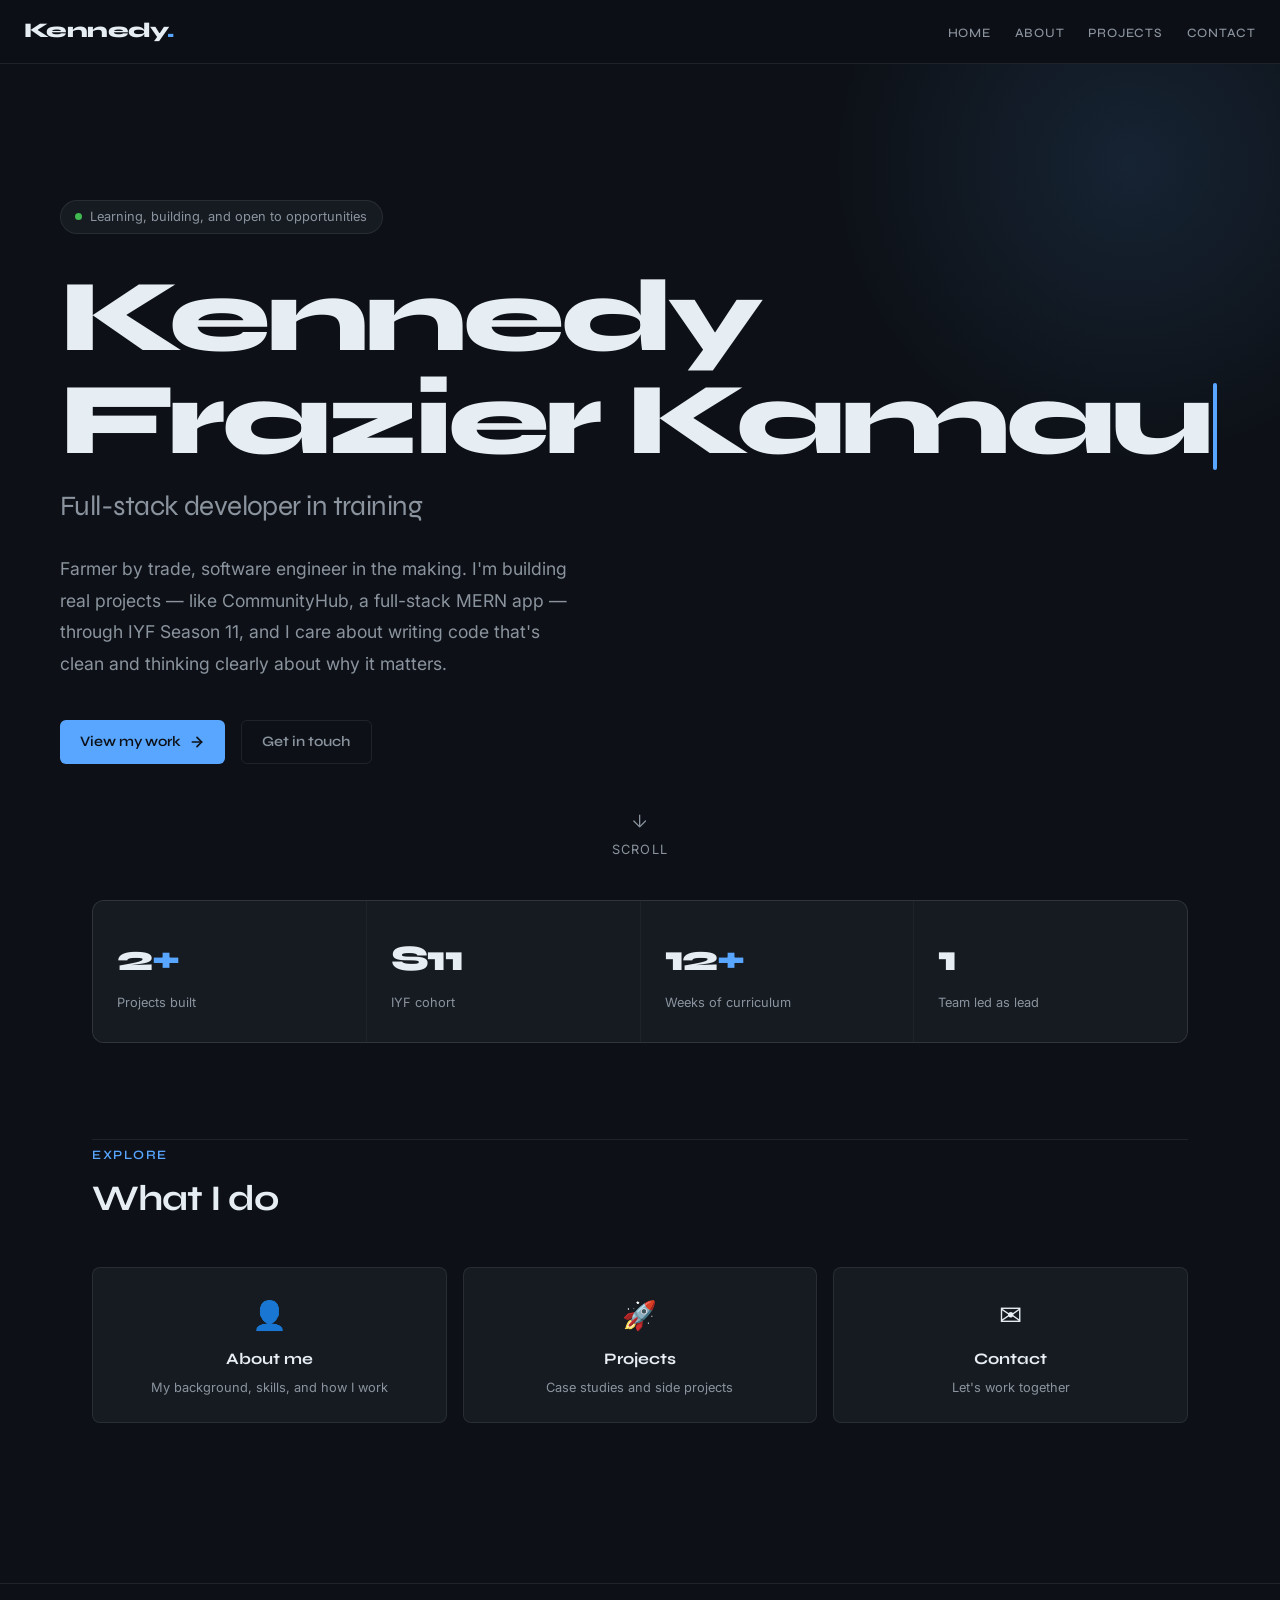
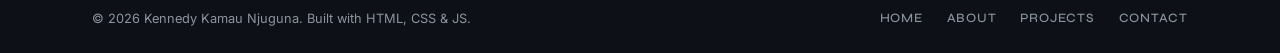
==== commit f681a297: "Rewrite home and about copy to reflect real background" ====
--- a/index.html
+++ b/index.html
@@ -3,7 +3,7 @@
 <head>
   <meta charset="UTF-8" />
   <meta name="viewport" content="width=device-width, initial-scale=1.0" />
-  <title>Kennedy Frazier Kamau — Full-stack Developer</title>
+  <title>Kennedy Frazier Kamau — Full-stack Developer in Training</title>
   <link rel="stylesheet" href="styles.css" />
 </head>
 <body>
@@ -29,13 +29,15 @@
       <div class="container hero-inner">
         <div class="hero-status">
           <span class="dot"></span>
-          Available for freelance &amp; full-time roles
+          Learning, building, and open to opportunities
         </div>
         <h1 class="hero-name">Kennedy Frazier Kamau<span class="cursor"></span></h1>
-        <p class="hero-tagline">Full-stack developer</p>
+        <p class="hero-tagline">Full-stack developer in training</p>
         <p class="hero-intro">
-          I build thoughtful digital products — from concept to launch.
-          Based in Nairobi, working with teams worldwide.
+          Farmer by trade, software engineer in the making. I'm building
+          real projects — like CommunityHub, a full-stack MERN app — through
+          IYF Season 11, and I care about writing code that's clean and
+          thinking clearly about why it matters.
         </p>
         <div class="hero-cta">
           <a href="index_projects.html" class="btn btn-primary">
@@ -58,20 +60,20 @@
       <!-- Stats -->
       <div class="stats" role="list">
         <div class="stat reveal" role="listitem">
-          <div class="stat-num">12<span>+</span></div>
-          <div class="stat-label">Projects shipped</div>
+          <div class="stat-num">2<span>+</span></div>
+          <div class="stat-label">Projects built</div>
         </div>
         <div class="stat reveal" role="listitem">
-          <div class="stat-num">3<span>yr</span></div>
-          <div class="stat-label">Experience</div>
+          <div class="stat-num">S11</div>
+          <div class="stat-label">IYF cohort</div>
         </div>
         <div class="stat reveal" role="listitem">
-          <div class="stat-num">8<span>+</span></div>
-          <div class="stat-label">Happy clients</div>
+          <div class="stat-num">12<span>+</span></div>
+          <div class="stat-label">Weeks of curriculum</div>
         </div>
         <div class="stat reveal" role="listitem">
-          <div class="stat-num">5<span>★</span></div>
-          <div class="stat-label">Avg. rating</div>
+          <div class="stat-num">1</div>
+          <div class="stat-label">Team led as lead</div>
         </div>
       </div>
 
